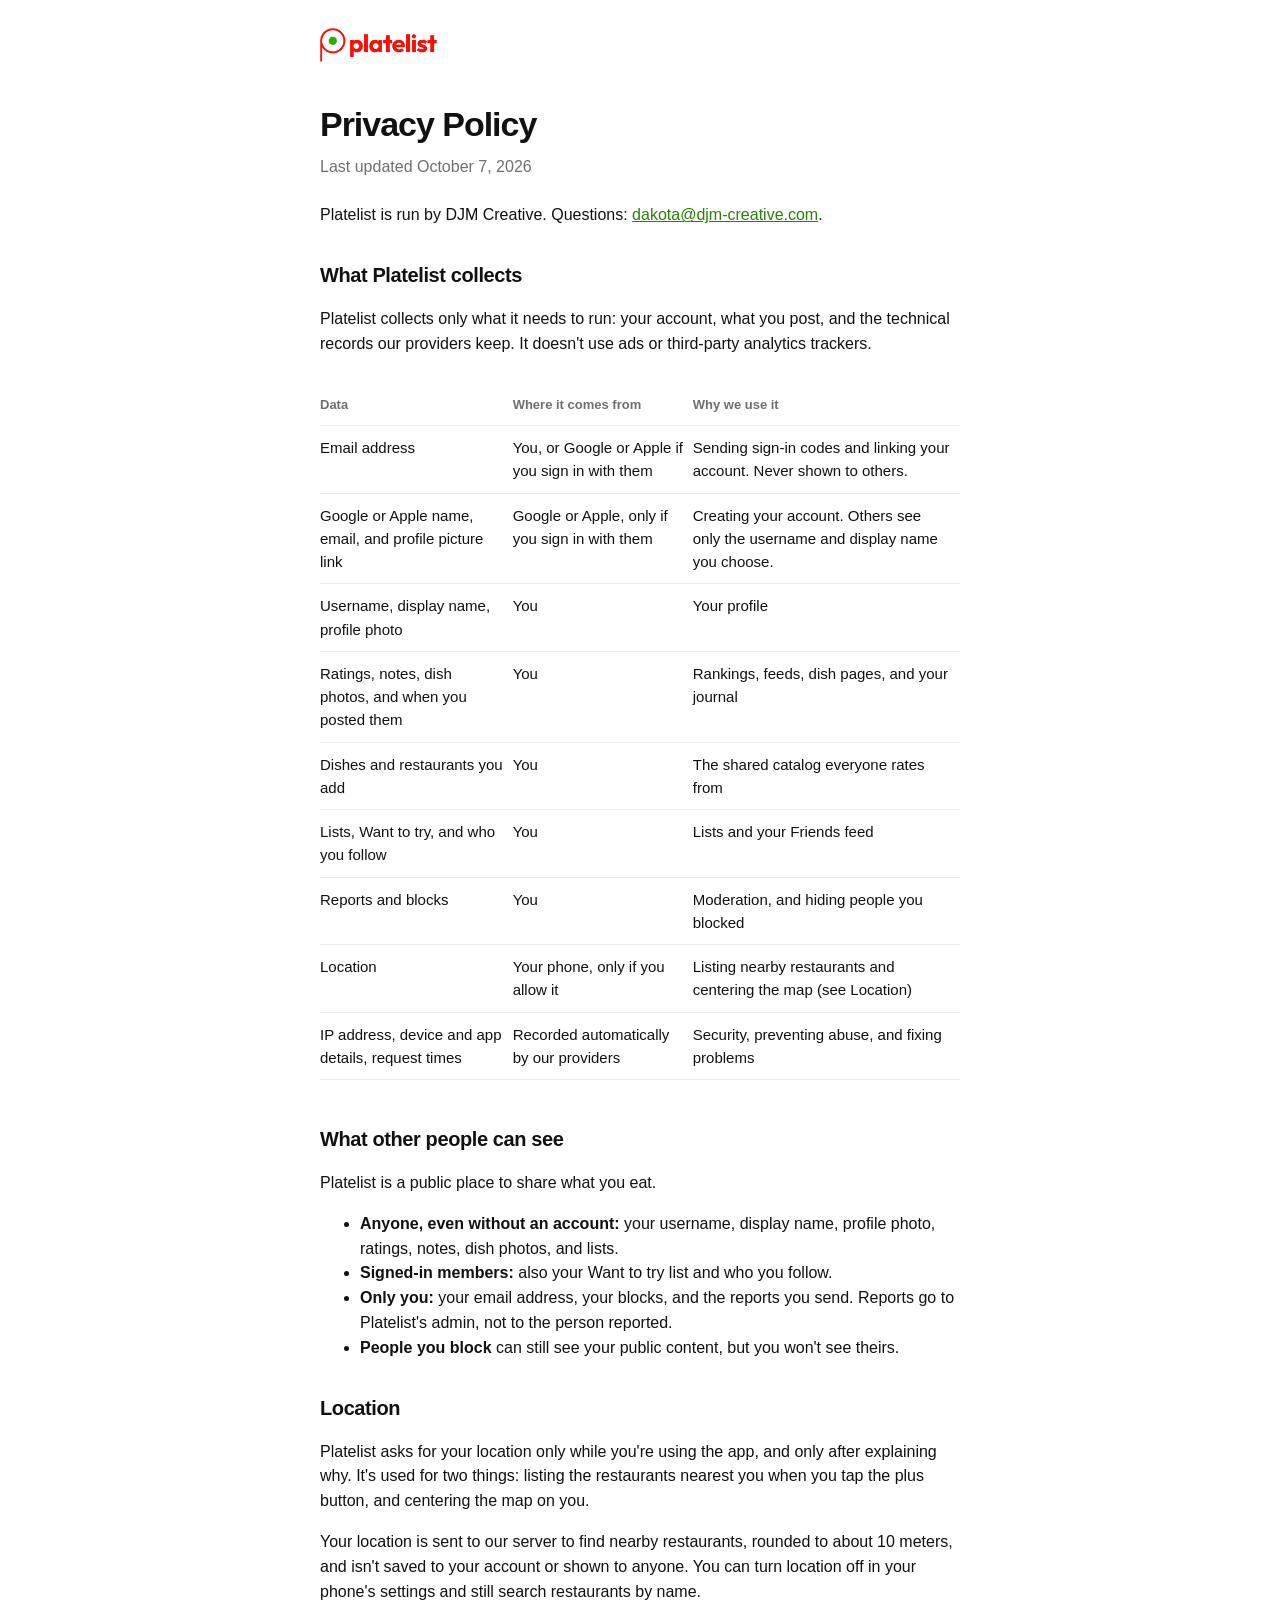
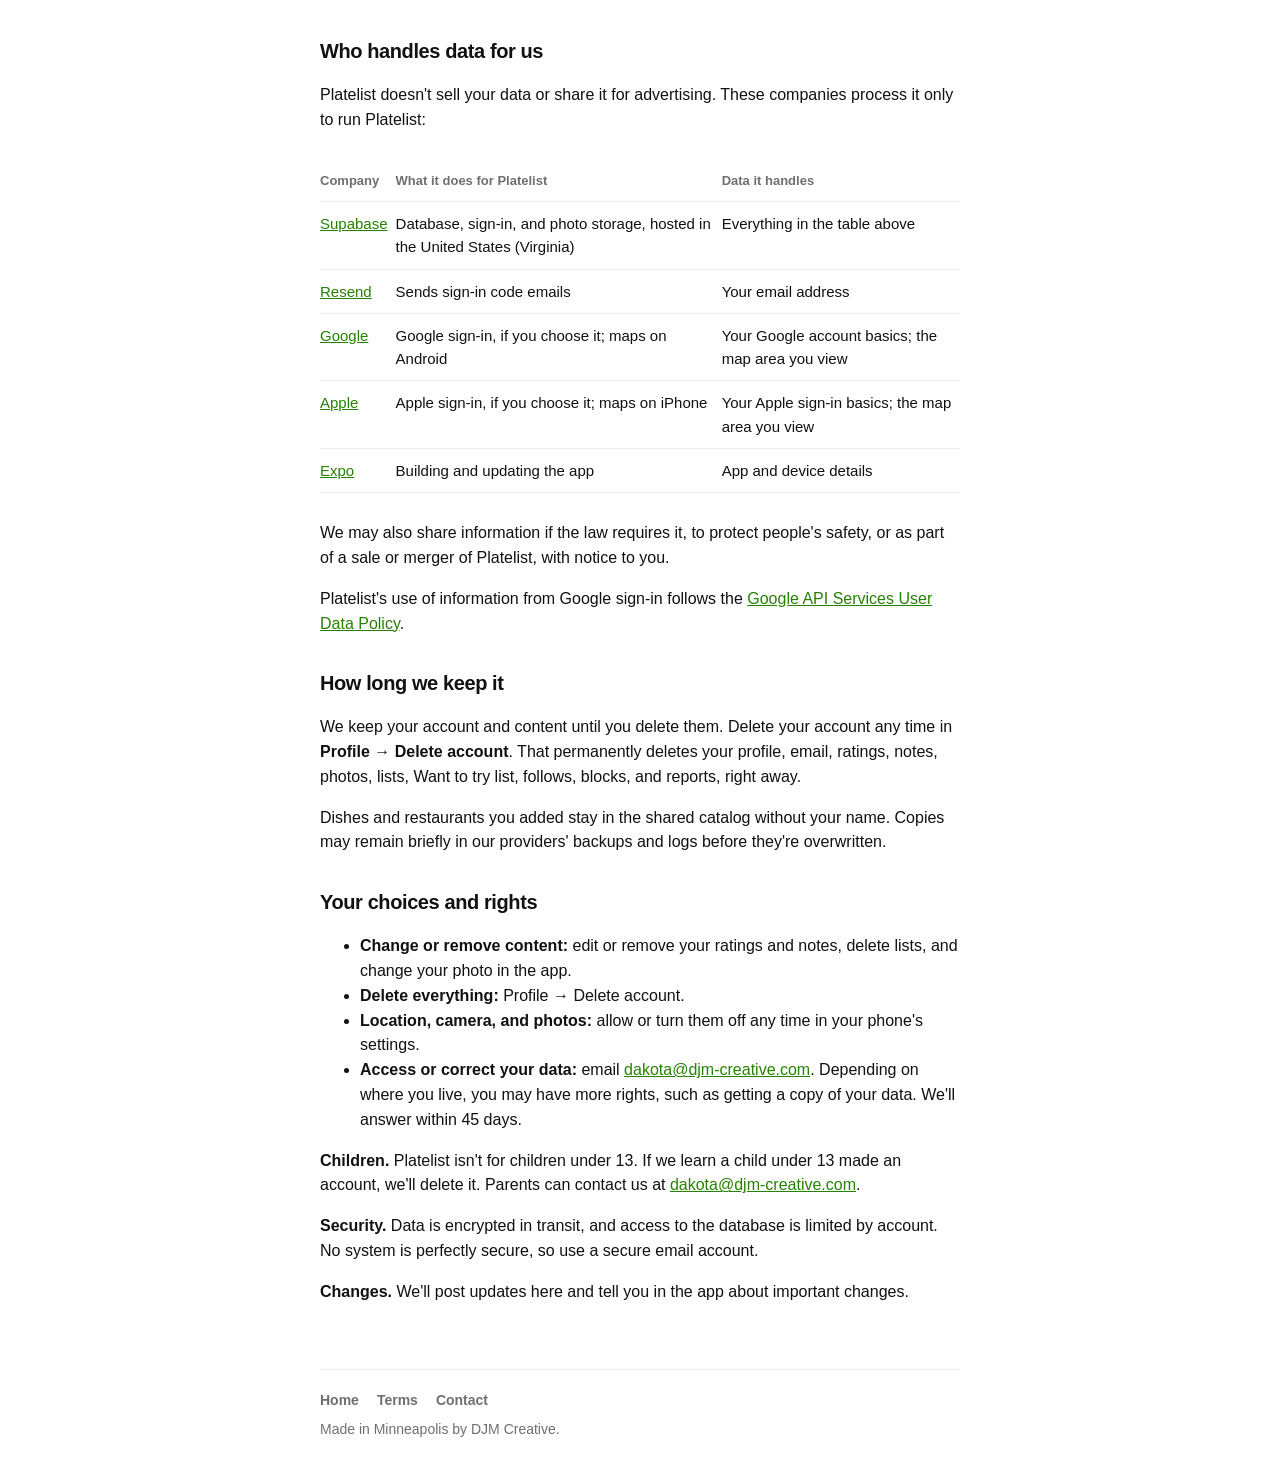
==== privacy/index.html @ a9e2576f "Add the getplatelist.com website (home, terms, privacy, invite links) and link the app to it" ====
<!doctype html>
<html lang="en">
<head>
  <meta charset="utf-8">
  <meta name="viewport" content="width=device-width, initial-scale=1">
  <title>Platelist Privacy Policy</title>
  <link rel="icon" href="/assets/favicon.png">
  <link rel="stylesheet" href="/assets/site.css">
</head>
<body>
  <div class="wrap">
    <header><a href="/"><img src="/assets/wordmark.png" alt="Platelist"></a></header>
    <main class="legal">
      <h1>Privacy Policy</h1>
      <p class="updated">Last updated October 7, 2026</p>
      <p>Platelist is run by DJM Creative. Questions: <a href="mailto:dakota@djm-creative.com">dakota@djm-creative.com</a>.</p>

      <h2>What Platelist collects</h2>
      <p>Platelist collects only what it needs to run: your account, what you post, and the technical records our providers keep. It doesn't use ads or third-party analytics trackers.</p>
      <div class="table-scroll">
        <table>
          <thead><tr><th>Data</th><th>Where it comes from</th><th>Why we use it</th></tr></thead>
          <tbody>
            <tr><td>Email address</td><td>You, or Google or Apple if you sign in with them</td><td>Sending sign-in codes and linking your account. Never shown to others.</td></tr>
            <tr><td>Google or Apple name, email, and profile picture link</td><td>Google or Apple, only if you sign in with them</td><td>Creating your account. Others see only the username and display name you choose.</td></tr>
            <tr><td>Username, display name, profile photo</td><td>You</td><td>Your profile</td></tr>
            <tr><td>Ratings, notes, dish photos, and when you posted them</td><td>You</td><td>Rankings, feeds, dish pages, and your journal</td></tr>
            <tr><td>Dishes and restaurants you add</td><td>You</td><td>The shared catalog everyone rates from</td></tr>
            <tr><td>Lists, Want to try, and who you follow</td><td>You</td><td>Lists and your Friends feed</td></tr>
            <tr><td>Reports and blocks</td><td>You</td><td>Moderation, and hiding people you blocked</td></tr>
            <tr><td>Location</td><td>Your phone, only if you allow it</td><td>Listing nearby restaurants and centering the map (see Location)</td></tr>
            <tr><td>IP address, device and app details, request times</td><td>Recorded automatically by our providers</td><td>Security, preventing abuse, and fixing problems</td></tr>
          </tbody>
        </table>
      </div>

      <h2>What other people can see</h2>
      <p>Platelist is a public place to share what you eat.</p>
      <ul>
        <li><b>Anyone, even without an account:</b> your username, display name, profile photo, ratings, notes, dish photos, and lists.</li>
        <li><b>Signed-in members:</b> also your Want to try list and who you follow.</li>
        <li><b>Only you:</b> your email address, your blocks, and the reports you send. Reports go to Platelist's admin, not to the person reported.</li>
        <li><b>People you block</b> can still see your public content, but you won't see theirs.</li>
      </ul>

      <h2>Location</h2>
      <p>Platelist asks for your location only while you're using the app, and only after explaining why. It's used for two things: listing the restaurants nearest you when you tap the plus button, and centering the map on you.</p>
      <p>Your location is sent to our server to find nearby restaurants, rounded to about 10 meters, and isn't saved to your account or shown to anyone. You can turn location off in your phone's settings and still search restaurants by name.</p>

      <h2>Who handles data for us</h2>
      <p>Platelist doesn't sell your data or share it for advertising. These companies process it only to run Platelist:</p>
      <div class="table-scroll">
        <table>
          <thead><tr><th>Company</th><th>What it does for Platelist</th><th>Data it handles</th></tr></thead>
          <tbody>
            <tr><td><a href="https://supabase.com/privacy">Supabase</a></td><td>Database, sign-in, and photo storage, hosted in the United States (Virginia)</td><td>Everything in the table above</td></tr>
            <tr><td><a href="https://resend.com/legal/privacy-policy">Resend</a></td><td>Sends sign-in code emails</td><td>Your email address</td></tr>
            <tr><td><a href="https://policies.google.com/privacy">Google</a></td><td>Google sign-in, if you choose it; maps on Android</td><td>Your Google account basics; the map area you view</td></tr>
            <tr><td><a href="https://www.apple.com/legal/privacy/">Apple</a></td><td>Apple sign-in, if you choose it; maps on iPhone</td><td>Your Apple sign-in basics; the map area you view</td></tr>
            <tr><td><a href="https://expo.dev/privacy">Expo</a></td><td>Building and updating the app</td><td>App and device details</td></tr>
          </tbody>
        </table>
      </div>
      <p>We may also share information if the law requires it, to protect people's safety, or as part of a sale or merger of Platelist, with notice to you.</p>
      <p>Platelist's use of information from Google sign-in follows the <a href="https://developers.google.com/terms/api-services-user-data-policy">Google API Services User Data Policy</a>.</p>

      <h2>How long we keep it</h2>
      <p>We keep your account and content until you delete them. Delete your account any time in <b>Profile → Delete account</b>. That permanently deletes your profile, email, ratings, notes, photos, lists, Want to try list, follows, blocks, and reports, right away.</p>
      <p>Dishes and restaurants you added stay in the shared catalog without your name. Copies may remain briefly in our providers' backups and logs before they're overwritten.</p>

      <h2>Your choices and rights</h2>
      <ul>
        <li><b>Change or remove content:</b> edit or remove your ratings and notes, delete lists, and change your photo in the app.</li>
        <li><b>Delete everything:</b> Profile → Delete account.</li>
        <li><b>Location, camera, and photos:</b> allow or turn them off any time in your phone's settings.</li>
        <li><b>Access or correct your data:</b> email <a href="mailto:dakota@djm-creative.com">dakota@djm-creative.com</a>. Depending on where you live, you may have more rights, such as getting a copy of your data. We'll answer within 45 days.</li>
      </ul>
      <p><b>Children.</b> Platelist isn't for children under 13. If we learn a child under 13 made an account, we'll delete it. Parents can contact us at <a href="mailto:dakota@djm-creative.com">dakota@djm-creative.com</a>.</p>
      <p><b>Security.</b> Data is encrypted in transit, and access to the database is limited by account. No system is perfectly secure, so use a secure email account.</p>
      <p><b>Changes.</b> We'll post updates here and tell you in the app about important changes.</p>
    </main>
    <footer>
      <nav><a href="/">Home</a><a href="/terms/">Terms</a><a href="mailto:dakota@djm-creative.com">Contact</a></nav>
      Made in Minneapolis by DJM Creative.
    </footer>
  </div>
</body>
</html>
---- assets/site.css ----
/* Platelist website: the app's look. White, ink, hairlines, the logo's green as the one accent. */
:root {
  --bg: #ffffff;
  --ink: #111111;
  --soft: #6f6f6f;
  --faint: #a6a6a6;
  --line: #ececea;
  --fill: #f4f4f2;
  --green: #31aa04;
  --green-dark: #268203;
  color-scheme: light;
}
* { box-sizing: border-box; }
html { background: var(--bg); }
body {
  margin: 0;
  background: var(--bg);
  color: var(--ink);
  font: 16px/1.55 -apple-system, BlinkMacSystemFont, "SF Pro Text", "Segoe UI", Roboto, Helvetica, Arial, sans-serif;
  -webkit-font-smoothing: antialiased;
}
a { color: var(--green-dark); }
a:focus-visible { outline: 2px solid var(--ink); outline-offset: 2px; }
.wrap { max-width: 680px; margin: 0 auto; padding: 0 20px; }
header { padding: 28px 0 8px; }
header img { height: 34px; width: auto; display: block; }
main { padding-bottom: 48px; }
footer { border-top: 1px solid var(--line); padding: 20px 0 40px; color: var(--soft); font-size: 14px; }
footer nav { display: flex; flex-wrap: wrap; gap: 18px; margin-bottom: 8px; }
footer a { color: var(--soft); font-weight: 600; text-decoration: none; }

/* Home */
.hero { padding: 48px 0 24px; }
.hero h1 { font-size: clamp(32px, 7vw, 46px); line-height: 1.08; letter-spacing: -0.03em; font-weight: 800; margin: 0 0 14px; text-wrap: balance; }
.hero p { font-size: 18px; color: var(--soft); margin: 0 0 24px; max-width: 34em; }
.badge { display: inline-block; padding: 12px 18px; border-radius: 12px; background: var(--ink); color: #fff; font-weight: 600; text-decoration: none; }
.badge.quiet { background: var(--fill); color: var(--ink); }
.points { list-style: none; padding: 0; margin: 32px 0 0; border-top: 1px solid var(--line); }
.points li { padding: 14px 0; border-bottom: 1px solid var(--line); }
.points b { display: block; font-weight: 600; }
.points span { color: var(--soft); }

/* Legal pages */
.legal h1 { font-size: 34px; letter-spacing: -0.03em; font-weight: 800; margin: 28px 0 4px; }
.legal .updated { color: var(--soft); margin: 0 0 24px; }
.legal h2 { font-size: 20px; letter-spacing: -0.02em; margin: 32px 0 8px; }
.legal p, .legal li { max-width: 40em; }
.legal table { width: 100%; border-collapse: collapse; margin: 12px 0; font-size: 15px; }
.legal th, .legal td { text-align: left; vertical-align: top; padding: 10px 8px 10px 0; border-bottom: 1px solid var(--line); }
.legal th { font-size: 13px; color: var(--soft); font-weight: 600; }
.table-scroll { overflow-x: auto; }

/* Invite links */
.invite { text-align: center; padding: 64px 0; }
.invite img { width: 72px; height: 72px; }
.invite h1 { font-size: 26px; letter-spacing: -0.02em; margin: 18px 0 8px; }
.invite p { color: var(--soft); margin: 0 0 24px; }
.invite .actions { display: flex; flex-direction: column; gap: 10px; align-items: center; }
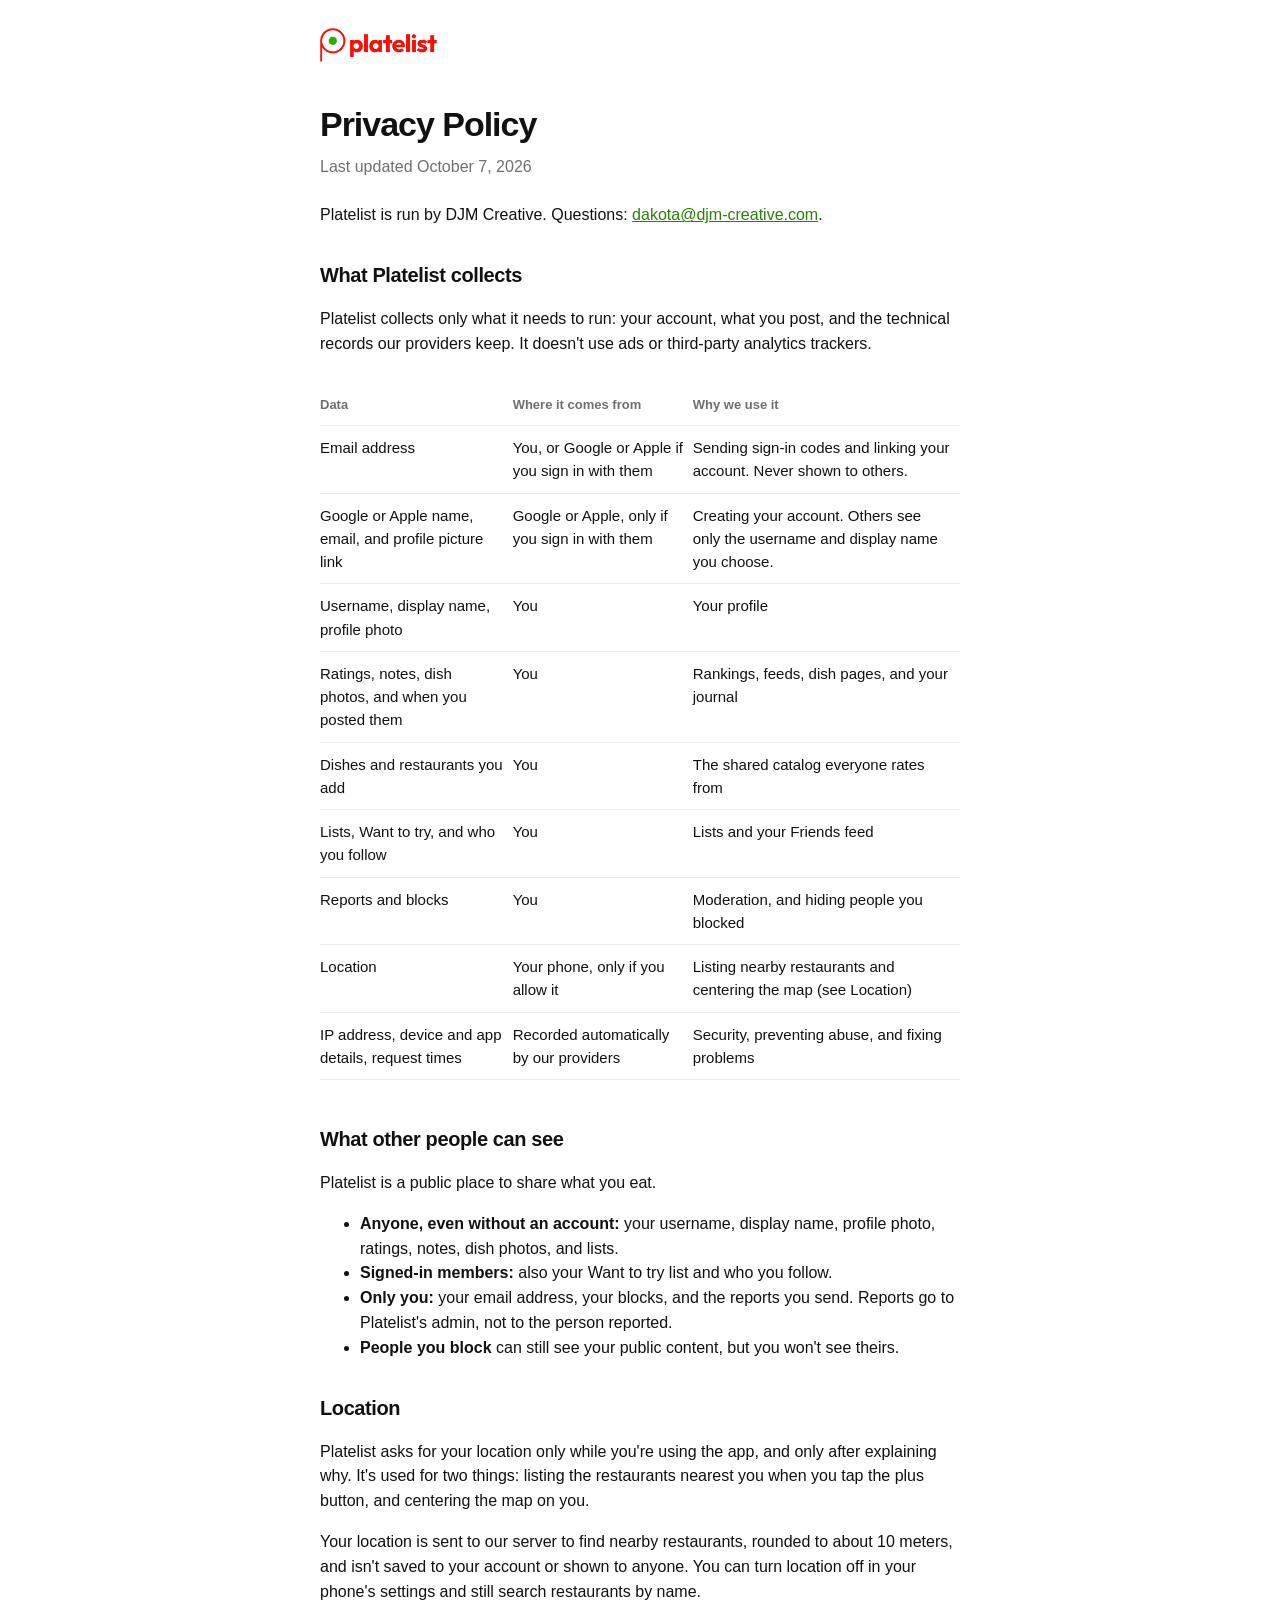
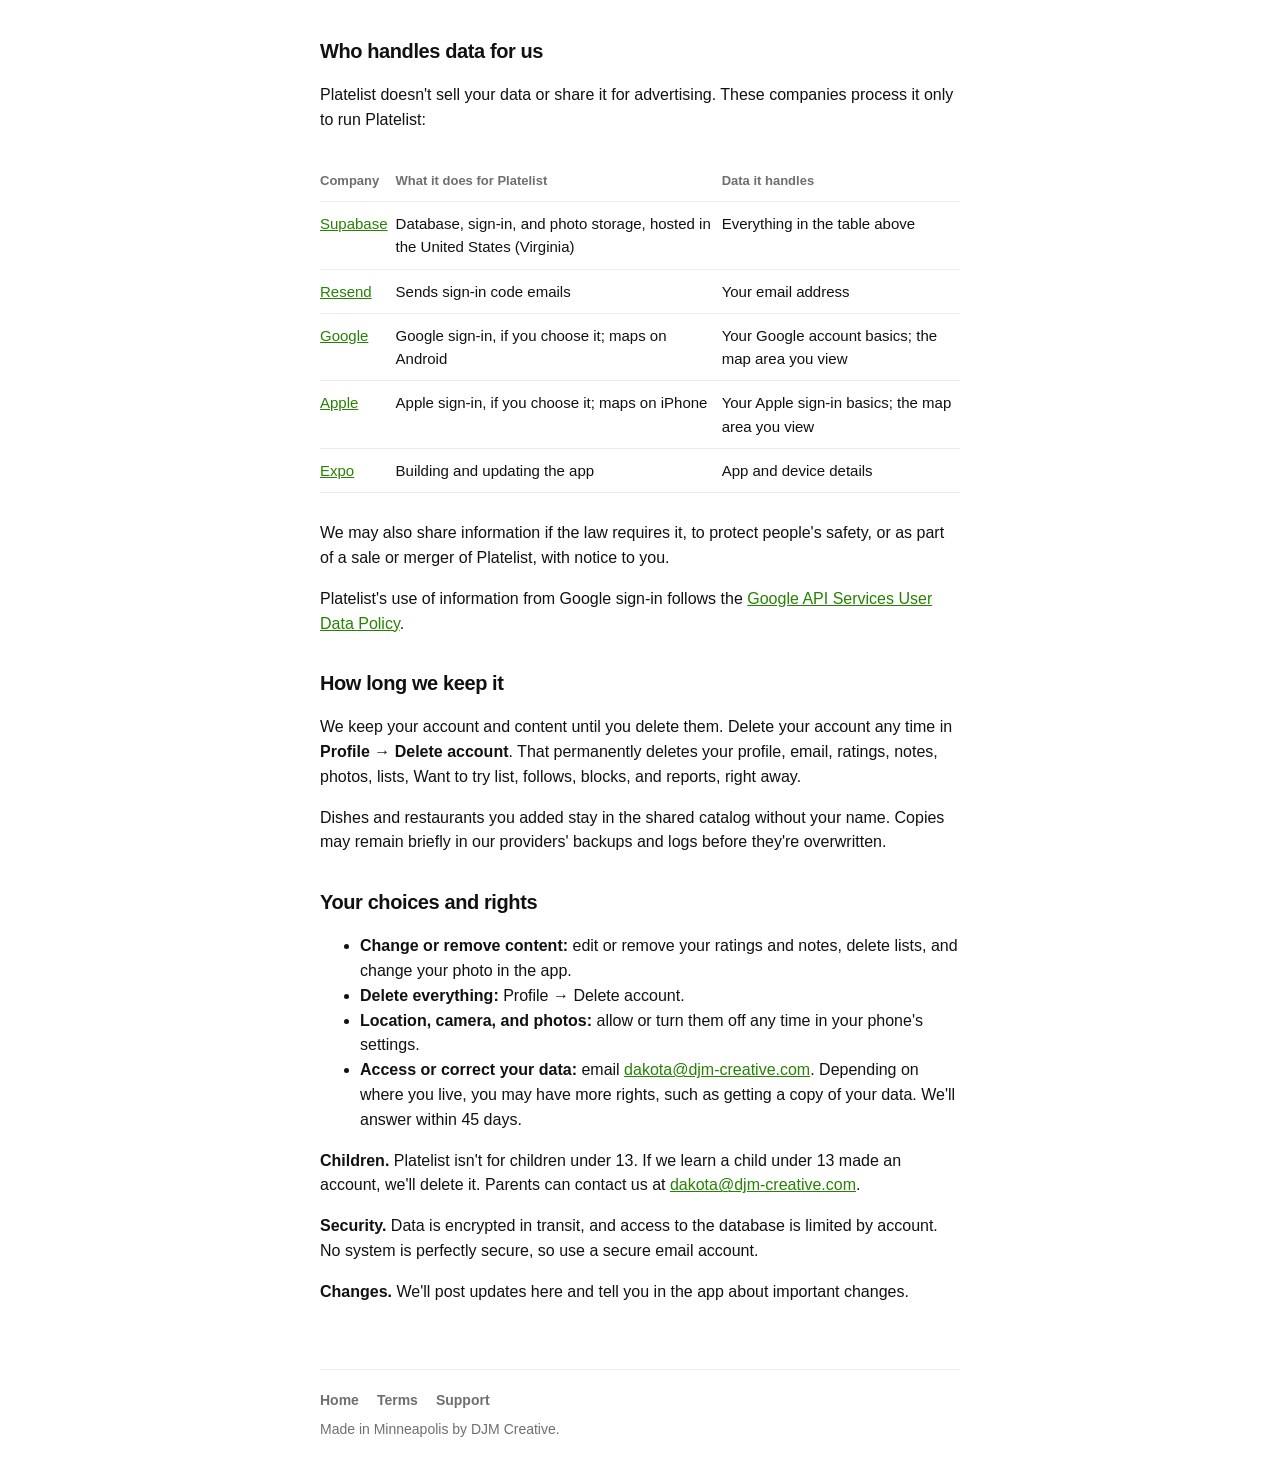
==== commit 2998c44c: "Add a Support page to the website for the App Store listing Answers sign-in codes, reporting, blocki" ====
--- a/privacy/index.html
+++ b/privacy/index.html
@@ -80,7 +80,7 @@
       <p><b>Changes.</b> We'll post updates here and tell you in the app about important changes.</p>
     </main>
     <footer>
-      <nav><a href="/">Home</a><a href="/terms/">Terms</a><a href="mailto:dakota@djm-creative.com">Contact</a></nav>
+      <nav><a href="/">Home</a><a href="/terms/">Terms</a><a href="/support/">Support</a></nav>
       Made in Minneapolis by DJM Creative.
     </footer>
   </div>
